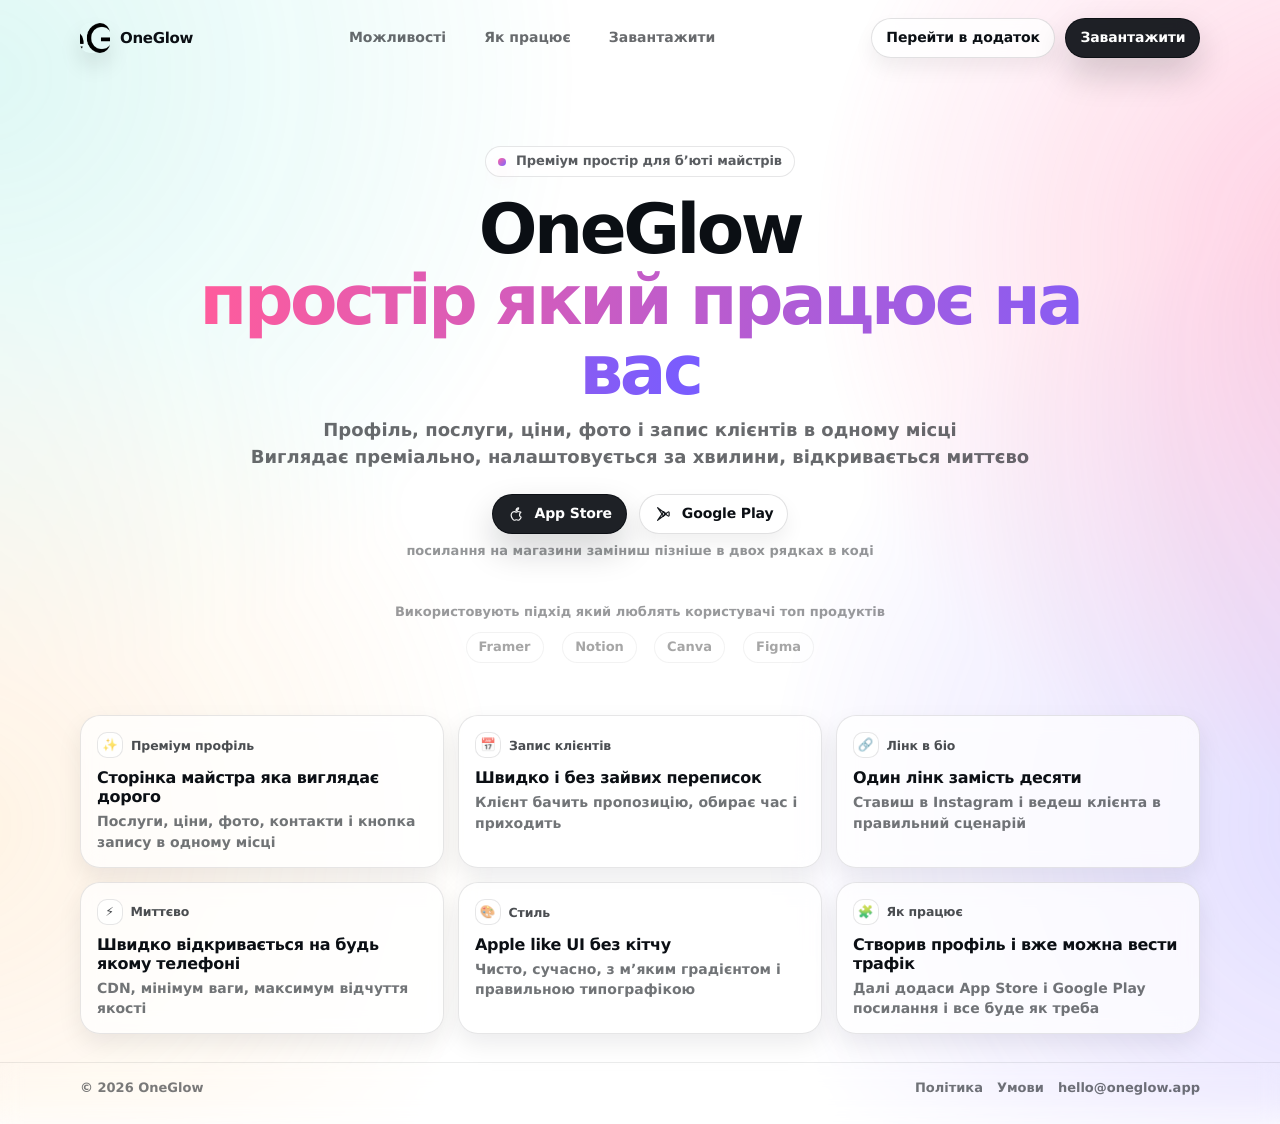
==== index.html @ c93de5e0 "Update index.html" ====
<!doctype html>
<html lang="uk">
<head>
  <meta charset="utf-8" />
  <meta name="viewport" content="width=device-width, initial-scale=1" />
  <title>OneGlow — простір який працює на вас</title>
  <meta name="description" content="OneGlow — преміум простір для бʼюті майстрів: профіль, послуги, ціни, фото і запис" />
  <meta name="theme-color" content="#ffffff" />

  <style>
    :root{
      --bg: #ffffff;
      --text: #0B0F14;
      --muted: rgba(11,15,20,.62);
      --muted2: rgba(11,15,20,.46);
      --line: rgba(11,15,20,.10);
      --line2: rgba(11,15,20,.08);

      --shadow1: 0 18px 40px rgba(11,15,20,.10);
      --shadow2: 0 10px 24px rgba(11,15,20,.08);

      --r1: 18px;
      --r2: 999px;

      --wrap: 1120px;

      /* OneGlow aura */
      --pink: rgba(255, 92, 156, .32);
      --purple: rgba(120, 92, 255, .24);
      --teal: rgba(45, 212, 191, .16);
      --amber: rgba(255, 190, 110, .20);
    }

    *{ box-sizing: border-box; }
    html, body{ height: 100%; }
    body{
      margin: 0;
      font-family: ui-sans-serif, system-ui, -apple-system, BlinkMacSystemFont, "Segoe UI", Roboto, Helvetica, Arial;
      color: var(--text);
      background: var(--bg);
      overflow-x: hidden;
      -webkit-font-smoothing: antialiased;
      -moz-osx-font-smoothing: grayscale;
      text-rendering: geometricPrecision;
    }

    a{ color: inherit; text-decoration: none; }
    button{ font-family: inherit; }

    /* Fullscreen Aura-like background */
    .bg{
      position: fixed;
      inset: -220px;
      pointer-events: none;
      z-index: -1;
      background:
        radial-gradient(900px 900px at 10% 78%, var(--amber), rgba(255,255,255,0) 62%),
        radial-gradient(920px 920px at 92% 35%, var(--pink), rgba(255,255,255,0) 60%),
        radial-gradient(980px 980px at 92% 78%, var(--purple), rgba(255,255,255,0) 62%),
        radial-gradient(980px 980px at 12% 22%, var(--teal), rgba(255,255,255,0) 62%);
      filter: blur(14px);
      opacity: .95;
    }

    /* Very subtle grain to avoid banding */
    .grain{
      position: fixed;
      inset: 0;
      pointer-events: none;
      z-index: -1;
      background:
        repeating-linear-gradient(0deg, rgba(0,0,0,.012), rgba(0,0,0,.012) 1px, rgba(255,255,255,0) 2px, rgba(255,255,255,0) 5px),
        repeating-linear-gradient(90deg, rgba(0,0,0,.010), rgba(0,0,0,.010) 1px, rgba(255,255,255,0) 2px, rgba(255,255,255,0) 6px);
      mix-blend-mode: soft-light;
      opacity: .35;
    }

    .wrap{
      width: min(var(--wrap), calc(100% - 44px));
      margin: 0 auto;
    }

    /* Header */
    .header{
      padding: 18px 0;
    }

    .top{
      display: flex;
      align-items: center;
      justify-content: space-between;
      gap: 14px;
    }

    .brand{
      display: inline-flex;
      align-items: center;
      gap: 10px;
      font-weight: 760;
      letter-spacing: -0.02em;
      user-select: none;
    }

    .brand img{
      width: 30px;
      height: 30px;
      border-radius: 10px;
      object-fit: cover;
      box-shadow: 0 12px 22px rgba(11,15,20,.10);
    }

    .brand .name{
      font-size: 15px;
    }

    .nav{
      display: flex;
      align-items: center;
      gap: 18px;
      color: rgba(11,15,20,.62);
      font-weight: 650;
      font-size: 14px;
    }

    .nav a{
      padding: 8px 10px;
      border-radius: var(--r2);
    }
    .nav a:hover{
      background: rgba(11,15,20,.05);
      color: rgba(11,15,20,.78);
    }

    .actions{
      display: flex;
      align-items: center;
      gap: 10px;
    }

    .btn{
      height: 40px;
      padding: 0 14px;
      display: inline-flex;
      align-items: center;
      justify-content: center;
      gap: 10px;
      border-radius: var(--r2);
      border: 1px solid rgba(11,15,20,.12);
      background: rgba(255,255,255,.78);
      box-shadow: 0 10px 20px rgba(11,15,20,.06);
      font-weight: 720;
      font-size: 14px;
      letter-spacing: -0.01em;
      transition: transform .14s ease, box-shadow .14s ease, border-color .14s ease;
      user-select: none;
      backdrop-filter: blur(10px);
    }
    .btn:hover{
      transform: translateY(-1px);
      box-shadow: 0 14px 26px rgba(11,15,20,.08);
      border-color: rgba(11,15,20,.16);
    }
    .btn.primary{
      background: rgba(11,15,20,.92);
      color: #fff;
      border-color: rgba(11,15,20,.92);
      box-shadow: 0 16px 34px rgba(11,15,20,.18);
    }
    .btn.primary:hover{
      box-shadow: 0 18px 40px rgba(11,15,20,.22);
    }

    .icon{
      width: 18px;
      height: 18px;
      opacity: .95;
    }

    /* Hero */
    .hero{
      padding: 70px 0 20px;
      text-align: center;
    }

    .pill{
      display: inline-flex;
      align-items: center;
      gap: 10px;
      padding: 7px 12px;
      border-radius: var(--r2);
      border: 1px solid rgba(11,15,20,.10);
      background: rgba(255,255,255,.70);
      color: rgba(11,15,20,.68);
      font-weight: 720;
      font-size: 13px;
      letter-spacing: -0.01em;
      backdrop-filter: blur(10px);
    }

    .dot{
      width: 8px;
      height: 8px;
      border-radius: var(--r2);
      background: linear-gradient(135deg, rgba(255,92,156,.95), rgba(120,92,255,.95));
      box-shadow: 0 10px 18px rgba(255,92,156,.18);
    }

    h1{
      margin: 18px auto 10px;
      max-width: 980px;
      font-size: clamp(44px, 5.4vw, 74px);
      line-height: 1.02;
      letter-spacing: -0.05em;
      font-weight: 820;
    }

    .accent{
      background: linear-gradient(90deg, rgba(255,92,156,1), rgba(120,92,255,1));
      -webkit-background-clip: text;
      background-clip: text;
      color: transparent;
    }

    .sub{
      margin: 0 auto;
      max-width: 780px;
      color: var(--muted);
      font-weight: 650;
      font-size: clamp(15px, 2.0vw, 18px);
      line-height: 1.55;
    }

    .cta{
      margin-top: 22px;
      display: flex;
      justify-content: center;
      gap: 12px;
      flex-wrap: wrap;
    }

    .micro{
      margin-top: 10px;
      color: rgba(11,15,20,.44);
      font-weight: 650;
      font-size: 13px;
    }

    /* Proof row */
    .proof{
      padding: 26px 0 34px;
      text-align: center;
      color: rgba(11,15,20,.42);
      font-weight: 700;
      font-size: 13px;
    }

    .logos{
      margin-top: 12px;
      display: flex;
      justify-content: center;
      gap: 18px;
      flex-wrap: wrap;
      opacity: .68;
      filter: grayscale(1);
    }

    .logoText{
      display: inline-flex;
      align-items: center;
      padding: 7px 12px;
      border-radius: var(--r2);
      border: 1px solid rgba(11,15,20,.08);
      background: rgba(255,255,255,.55);
      font-weight: 800;
      font-size: 13px;
      color: rgba(11,15,20,.55);
      backdrop-filter: blur(10px);
    }

    /* Features */
    .features{
      padding: 18px 0 28px;
    }

    .grid{
      display: grid;
      grid-template-columns: repeat(12, 1fr);
      gap: 14px;
    }

    .card{
      grid-column: span 4;
      border-radius: 20px;
      border: 1px solid rgba(11,15,20,.10);
      background: rgba(255,255,255,.72);
      box-shadow: var(--shadow2);
      padding: 16px 16px 14px;
      backdrop-filter: blur(10px);
    }

    .tag{
      display: inline-flex;
      align-items: center;
      gap: 8px;
      font-weight: 820;
      letter-spacing: -0.01em;
      color: rgba(11,15,20,.74);
      font-size: 12.5px;
    }

    .mini{
      width: 26px;
      height: 26px;
      border-radius: 10px;
      display: inline-flex;
      align-items: center;
      justify-content: center;
      border: 1px solid rgba(11,15,20,.10);
      background: rgba(255,255,255,.70);
    }

    .card h3{
      margin: 10px 0 6px;
      font-size: 16px;
      letter-spacing: -0.02em;
      font-weight: 800;
    }

    .card p{
      margin: 0;
      color: rgba(11,15,20,.58);
      font-weight: 650;
      line-height: 1.45;
      font-size: 14px;
    }

    /* Footer */
    .footer{
      padding: 18px 0 28px;
      border-top: 1px solid rgba(11,15,20,.08);
      color: rgba(11,15,20,.55);
      font-weight: 650;
      font-size: 13px;
      backdrop-filter: blur(10px);
    }

    .footerRow{
      display: flex;
      justify-content: space-between;
      align-items: center;
      gap: 12px;
      flex-wrap: wrap;
    }

    .footer a{ color: rgba(11,15,20,.58); }
    .footer a:hover{ color: rgba(11,15,20,.80); }

    /* Small screens */
    @media (max-width: 920px){
      .nav{ display: none; }
      .card{ grid-column: span 6; }
      .hero{ padding-top: 60px; }
    }

    @media (max-width: 560px){
      .wrap{ width: min(var(--wrap), calc(100% - 32px)); }
      .hero{ padding-top: 52px; }
      .card{ grid-column: span 12; }
      .footerRow{ justify-content: center; }
    }
  </style>
</head>

<body>
  <div class="bg" aria-hidden="true"></div>
  <div class="grain" aria-hidden="true"></div>

  <header class="header">
    <div class="wrap">
      <div class="top">
        <a class="brand" href="#top" aria-label="OneGlow">
          <img src="/OneGlow.png" alt="OneGlow" onerror="this.style.display='none'" />
          <span class="name">OneGlow</span>
        </a>

        <nav class="nav" aria-label="Навігація">
          <a href="#features">Можливості</a>
          <a href="#how">Як працює</a>
          <a href="#download">Завантажити</a>
        </nav>

        <div class="actions">
          <a class="btn" href="#download">Перейти в додаток</a>
          <a class="btn primary" href="#download">Завантажити</a>
        </div>
      </div>
    </div>
  </header>

  <main id="top">
    <section class="hero">
      <div class="wrap">
        <div class="pill">
          <span class="dot" aria-hidden="true"></span>
          <span>Преміум простір для бʼюті майстрів</span>
        </div>

        <h1>
          OneGlow
          <br />
          <span class="accent">простір який працює на вас</span>
        </h1>

        <p class="sub">
          Профіль, послуги, ціни, фото і запис клієнтів в одному місці
          <br />
          Виглядає преміально, налаштовується за хвилини, відкривається миттєво
        </p>

        <div class="cta" id="download">
          <!-- TODO: replace links later -->
          <a class="btn primary" href="https://example.com/appstore" data-store="appstore" aria-label="App Store">
            <svg class="icon" viewBox="0 0 24 24" fill="none" aria-hidden="true">
              <path d="M16.7 13.2c0-1.9 1-2.9 1.8-3.5-1-.9-2.5-1-3.1-1-1.3-.1-2.5.8-3.1.8-.6 0-1.6-.8-2.6-.8-1.3 0-2.6.8-3.3 2-1.4 2.3-.4 5.8 1 7.7.7.9 1.5 1.9 2.6 1.9 1 0 1.4-.6 2.6-.6s1.6.6 2.6.6c1.1 0 1.8-1 2.5-1.9.8-1.1 1.1-2.1 1.1-2.2-.1 0-2.1-.8-2.1-3z" stroke="currentColor" stroke-width="1.6" stroke-linecap="round" stroke-linejoin="round"/>
              <path d="M14.6 6.3c.6-.7 1-1.6.9-2.6-.9.1-1.9.6-2.5 1.3-.6.7-1.1 1.6-.9 2.6 1 0 1.9-.6 2.5-1.3z" stroke="currentColor" stroke-width="1.6" stroke-linecap="round" stroke-linejoin="round"/>
            </svg>
            App Store
          </a>

          <a class="btn" href="https://example.com/googleplay" data-store="googleplay" aria-label="Google Play">
            <svg class="icon" viewBox="0 0 24 24" fill="none" aria-hidden="true">
              <path d="M4.8 3.6l10.8 8.1-3.1 3-7.7-11.1z" stroke="currentColor" stroke-width="1.6" stroke-linejoin="round"/>
              <path d="M4.8 20.4l7.7-11.1 3.1 3L4.8 20.4z" stroke="currentColor" stroke-width="1.6" stroke-linejoin="round"/>
              <path d="M15.6 11.7l3-2.2c.9-.6 1.6-.2 1.6.9v3.2c0 1.1-.7 1.5-1.6.9l-3-2.2z" stroke="currentColor" stroke-width="1.6" stroke-linejoin="round"/>
              <path d="M12.5 14.7l3.1-3-3.1-3" stroke="currentColor" stroke-width="1.6" stroke-linecap="round" stroke-linejoin="round"/>
            </svg>
            Google Play
          </a>
        </div>

        <div class="micro">
          посилання на магазини заміниш пізніше в двох рядках в коді
        </div>
      </div>
    </section>

    <section class="proof" aria-label="Соціальний доказ">
      <div class="wrap">
        Використовують підхід який люблять користувачі топ продуктів
        <div class="logos" aria-hidden="true">
          <span class="logoText">Framer</span>
          <span class="logoText">Notion</span>
          <span class="logoText">Canva</span>
          <span class="logoText">Figma</span>
        </div>
      </div>
    </section>

    <section id="features" class="features" aria-label="Можливості">
      <div class="wrap">
        <div class="grid">
          <article class="card">
            <div class="tag"><span class="mini">✨</span>Преміум профіль</div>
            <h3>Сторінка майстра яка виглядає дорого</h3>
            <p>Послуги, ціни, фото, контакти і кнопка запису в одному місці</p>
          </article>

          <article class="card">
            <div class="tag"><span class="mini">📅</span>Запис клієнтів</div>
            <h3>Швидко і без зайвих переписок</h3>
            <p>Клієнт бачить пропозицію, обирає час і приходить</p>
          </article>

          <article class="card">
            <div class="tag"><span class="mini">🔗</span>Лінк в біо</div>
            <h3>Один лінк замість десяти</h3>
            <p>Ставиш в Instagram і ведеш клієнта в правильний сценарій</p>
          </article>

          <article class="card">
            <div class="tag"><span class="mini">⚡️</span>Миттєво</div>
            <h3>Швидко відкривається на будь якому телефоні</h3>
            <p>CDN, мінімум ваги, максимум відчуття якості</p>
          </article>

          <article class="card">
            <div class="tag"><span class="mini">🎨</span>Стиль</div>
            <h3>Apple like UI без кітчу</h3>
            <p>Чисто, сучасно, з мʼяким градієнтом і правильною типографікою</p>
          </article>

          <article class="card" id="how">
            <div class="tag"><span class="mini">🧩</span>Як працює</div>
            <h3>Створив профіль і вже можна вести трафік</h3>
            <p>Далі додаси App Store і Google Play посилання і все буде як треба</p>
          </article>
        </div>
      </div>
    </section>

    <footer class="footer">
      <div class="wrap">
        <div class="footerRow">
          <div>© <span id="y"></span> OneGlow</div>
          <div style="display:flex; gap:14px; flex-wrap:wrap; justify-content:center;">
            <a href="/privacy.html">Політика</a>
            <a href="/terms.html">Умови</a>
            <a href="mailto:hello@oneglow.app">hello@oneglow.app</a>
          </div>
        </div>
      </div>
    </footer>
  </main>

  <script>
    document.getElementById("y").textContent = new Date().getFullYear()

    const placeholders = ["https://example.com/appstore", "https://example.com/googleplay"]
    document.querySelectorAll("a[data-store]").forEach(a => {
      if (placeholders.includes(a.href)) {
        a.addEventListener("click", (e) => {
          e.preventDefault()
          alert("Тут буде посилання на магазин, заміниш пізніше в index.html")
        })
      }
    })
  </script>
</body>
</html>
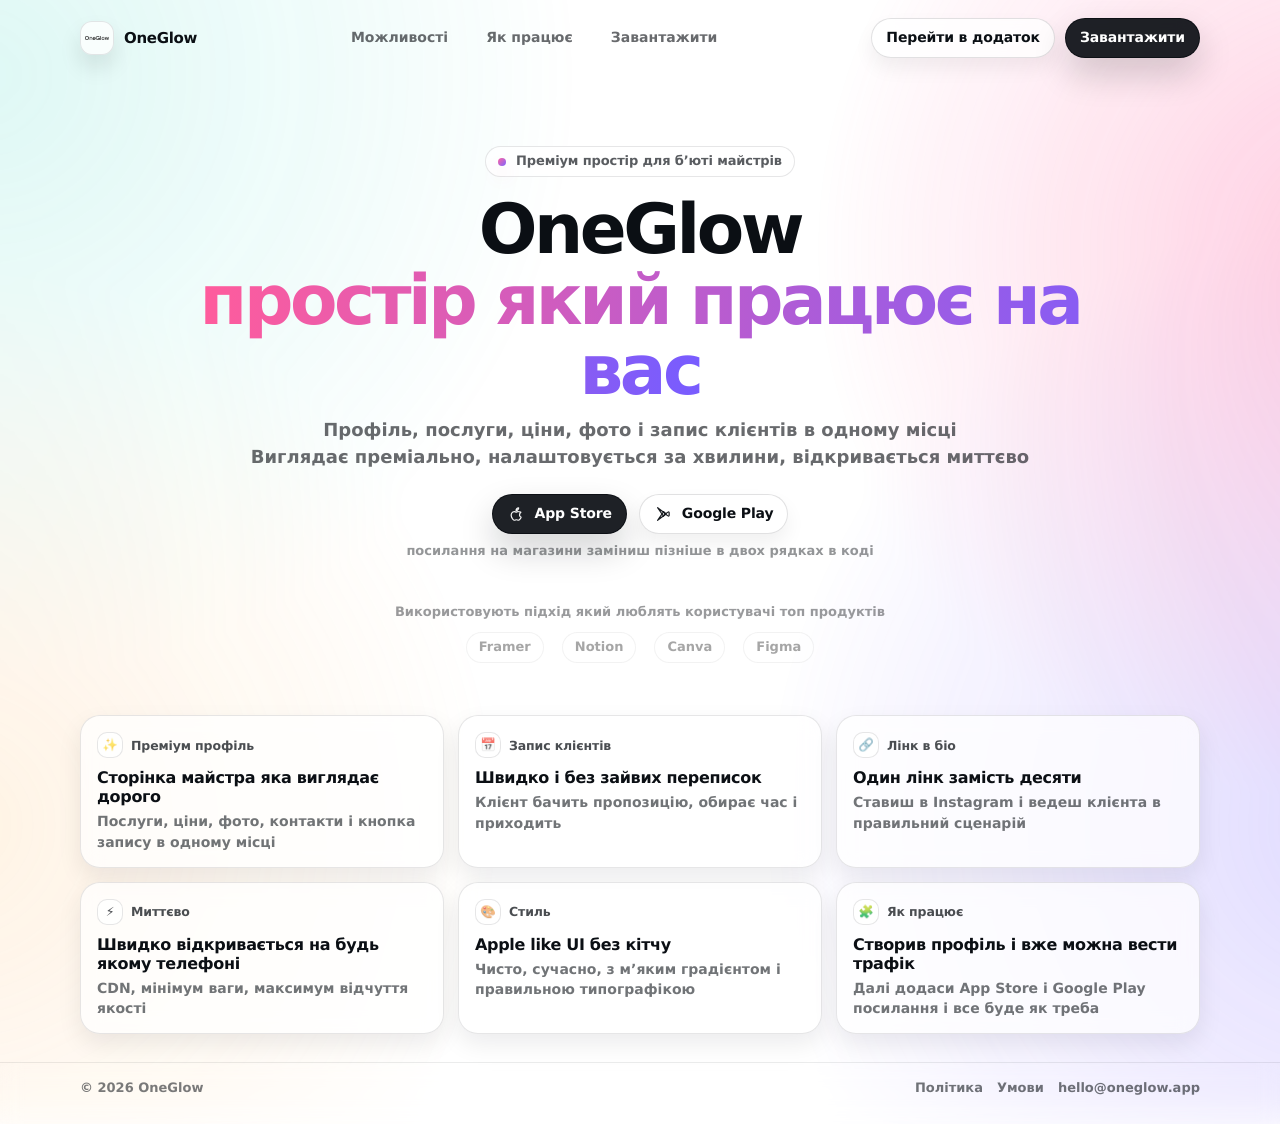
==== commit da7d4221: "Update index.html" ====
--- a/index.html
+++ b/index.html
@@ -102,12 +102,19 @@
     }
 
     .brand img{
-      width: 30px;
-      height: 30px;
-      border-radius: 10px;
-      object-fit: cover;
-      box-shadow: 0 12px 22px rgba(11,15,20,.10);
-    }
+  width: 34px;
+  height: 34px;
+  border-radius: 12px;
+
+  object-fit: contain;
+  object-position: center;
+
+  padding: 4px;
+  background: rgba(255,255,255,.78);
+  border: 1px solid rgba(11,15,20,.10);
+
+  box-shadow: 0 12px 22px rgba(11,15,20,.10);
+}
 
     .brand .name{
       font-size: 15px;
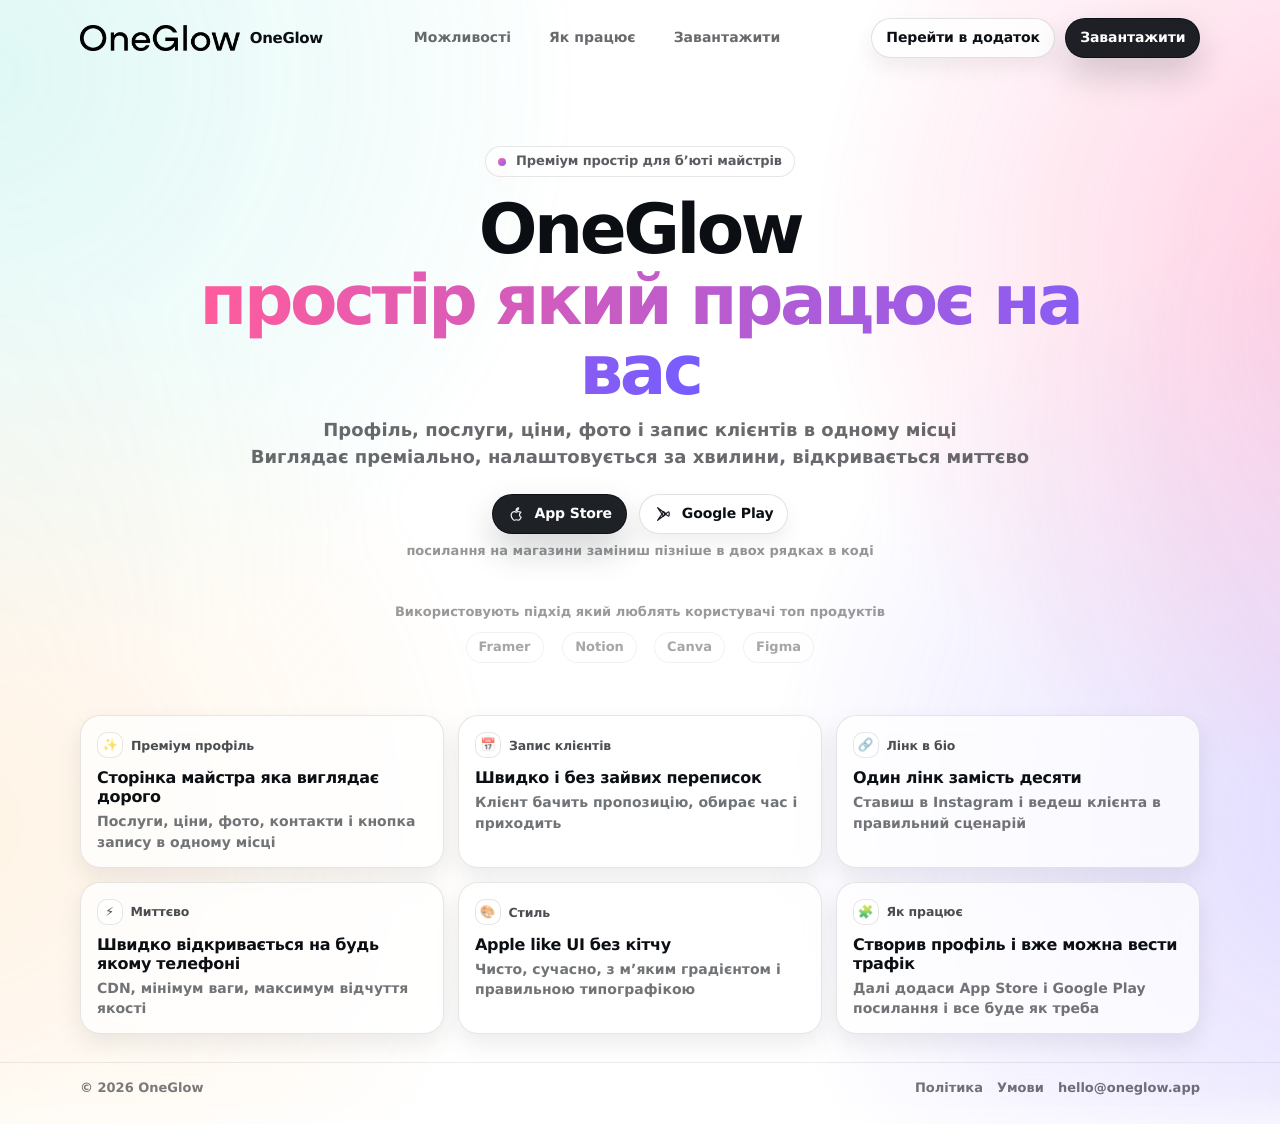
==== commit d6eb4b5e: "Update index.html" ====
--- a/index.html
+++ b/index.html
@@ -102,18 +102,11 @@
     }
 
     .brand img{
-  width: 34px;
-  height: 34px;
-  border-radius: 12px;
-
+  height: 26px;
+  width: auto;
+  border-radius: 0;
   object-fit: contain;
-  object-position: center;
-
-  padding: 4px;
-  background: rgba(255,255,255,.78);
-  border: 1px solid rgba(11,15,20,.10);
-
-  box-shadow: 0 12px 22px rgba(11,15,20,.10);
+  box-shadow: none;
 }
 
     .brand .name{
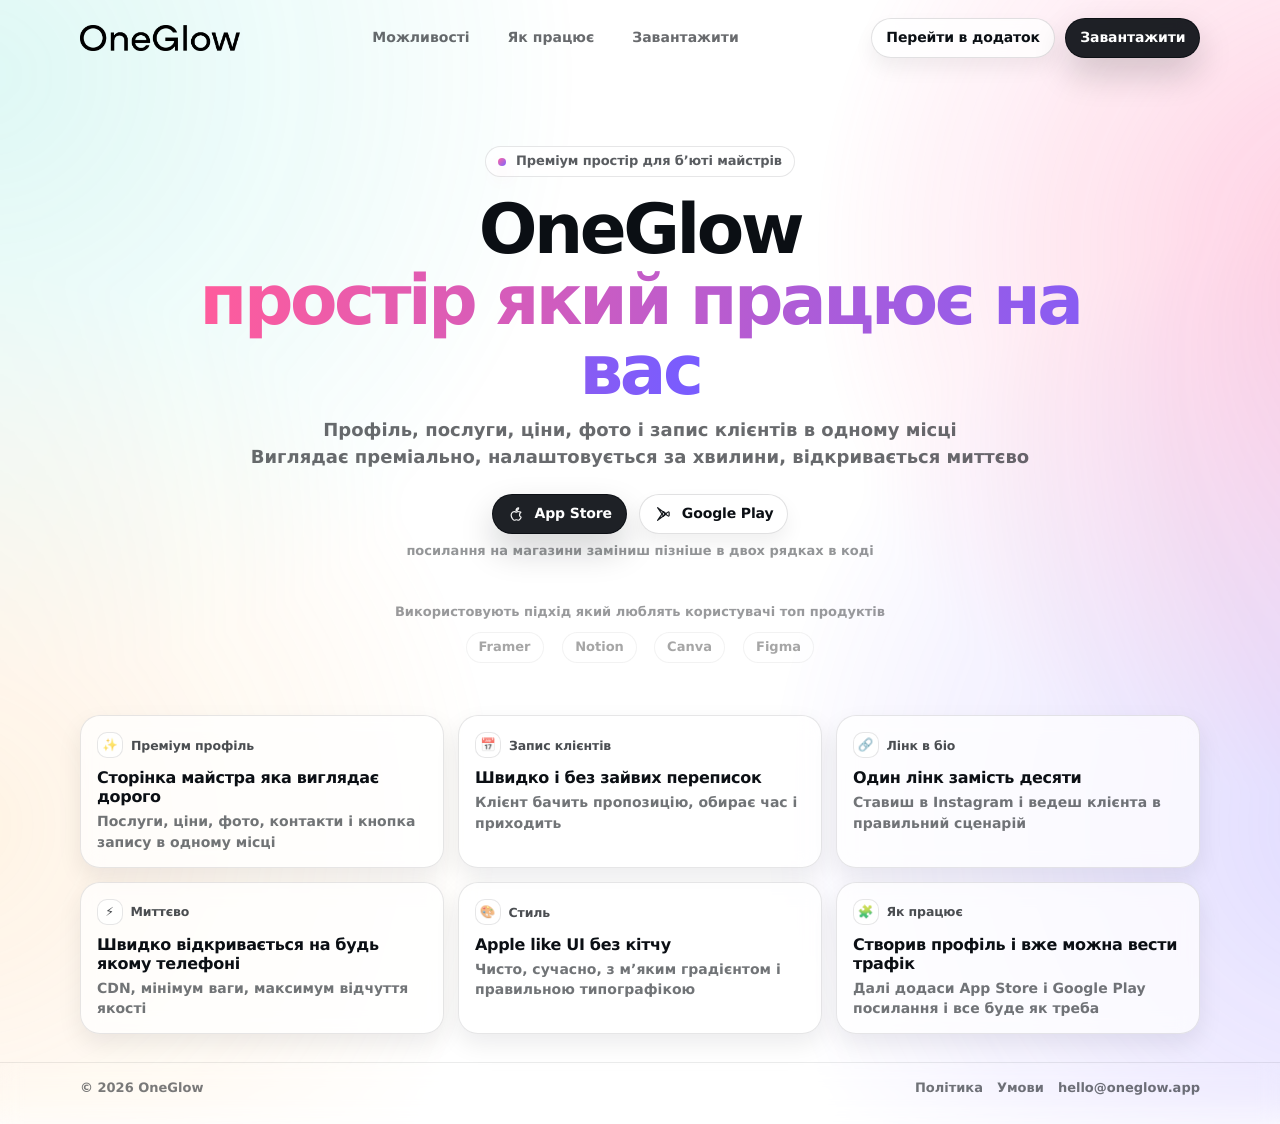
==== commit 3a8d6fcb: "Update index.html" ====
--- a/index.html
+++ b/index.html
@@ -379,9 +379,9 @@
     <div class="wrap">
       <div class="top">
         <a class="brand" href="#top" aria-label="OneGlow">
-          <img src="/OneGlow.png" alt="OneGlow" onerror="this.style.display='none'" />
-          <span class="name">OneGlow</span>
-        </a>
+  <img src="/OneGlow.png" alt="OneGlow" />
+</a>
+
 
         <nav class="nav" aria-label="Навігація">
           <a href="#features">Можливості</a>
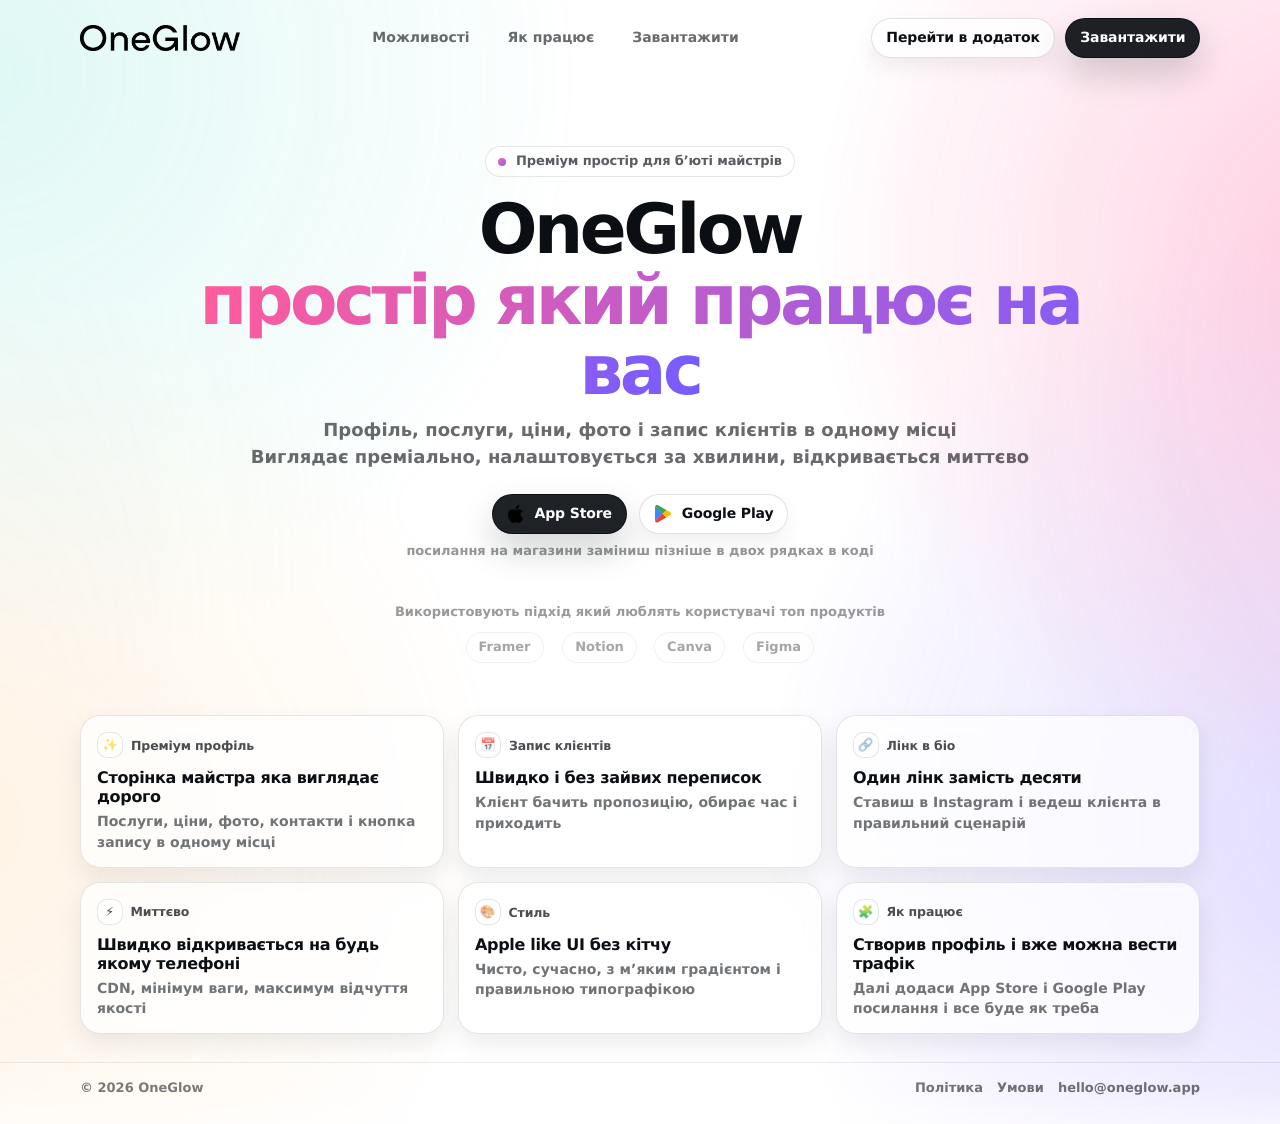
==== commit f77ffe41: "Update index.html" ====
--- a/index.html
+++ b/index.html
@@ -176,6 +176,19 @@
       opacity: .95;
     }
 
+    .storeIcon{
+  width: 18px;
+  height: 18px;
+  display: block;
+  flex: 0 0 18px;
+}
+
+/* якщо Apple.svg чорний, а кнопка темна -> зробимо білим */
+.btn.primary .storeIcon{
+  filter: invert(1);
+  opacity: .98;
+}
+
     /* Hero */
     .hero{
       padding: 70px 0 20px;
@@ -420,22 +433,15 @@
         <div class="cta" id="download">
           <!-- TODO: replace links later -->
           <a class="btn primary" href="https://example.com/appstore" data-store="appstore" aria-label="App Store">
-            <svg class="icon" viewBox="0 0 24 24" fill="none" aria-hidden="true">
-              <path d="M16.7 13.2c0-1.9 1-2.9 1.8-3.5-1-.9-2.5-1-3.1-1-1.3-.1-2.5.8-3.1.8-.6 0-1.6-.8-2.6-.8-1.3 0-2.6.8-3.3 2-1.4 2.3-.4 5.8 1 7.7.7.9 1.5 1.9 2.6 1.9 1 0 1.4-.6 2.6-.6s1.6.6 2.6.6c1.1 0 1.8-1 2.5-1.9.8-1.1 1.1-2.1 1.1-2.2-.1 0-2.1-.8-2.1-3z" stroke="currentColor" stroke-width="1.6" stroke-linecap="round" stroke-linejoin="round"/>
-              <path d="M14.6 6.3c.6-.7 1-1.6.9-2.6-.9.1-1.9.6-2.5 1.3-.6.7-1.1 1.6-.9 2.6 1 0 1.9-.6 2.5-1.3z" stroke="currentColor" stroke-width="1.6" stroke-linecap="round" stroke-linejoin="round"/>
-            </svg>
-            App Store
-          </a>
-
-          <a class="btn" href="https://example.com/googleplay" data-store="googleplay" aria-label="Google Play">
-            <svg class="icon" viewBox="0 0 24 24" fill="none" aria-hidden="true">
-              <path d="M4.8 3.6l10.8 8.1-3.1 3-7.7-11.1z" stroke="currentColor" stroke-width="1.6" stroke-linejoin="round"/>
-              <path d="M4.8 20.4l7.7-11.1 3.1 3L4.8 20.4z" stroke="currentColor" stroke-width="1.6" stroke-linejoin="round"/>
-              <path d="M15.6 11.7l3-2.2c.9-.6 1.6-.2 1.6.9v3.2c0 1.1-.7 1.5-1.6.9l-3-2.2z" stroke="currentColor" stroke-width="1.6" stroke-linejoin="round"/>
-              <path d="M12.5 14.7l3.1-3-3.1-3" stroke="currentColor" stroke-width="1.6" stroke-linecap="round" stroke-linejoin="round"/>
-            </svg>
-            Google Play
-          </a>
+  <img class="storeIcon" src="/Apple.svg" alt="" aria-hidden="true" />
+  App Store
+</a>
+
+<a class="btn" href="https://example.com/googleplay" data-store="googleplay" aria-label="Google Play">
+  <img class="storeIcon" src="/Google%20Play.svg" alt="" aria-hidden="true" />
+  Google Play
+</a>
+
         </div>
 
         <div class="micro">
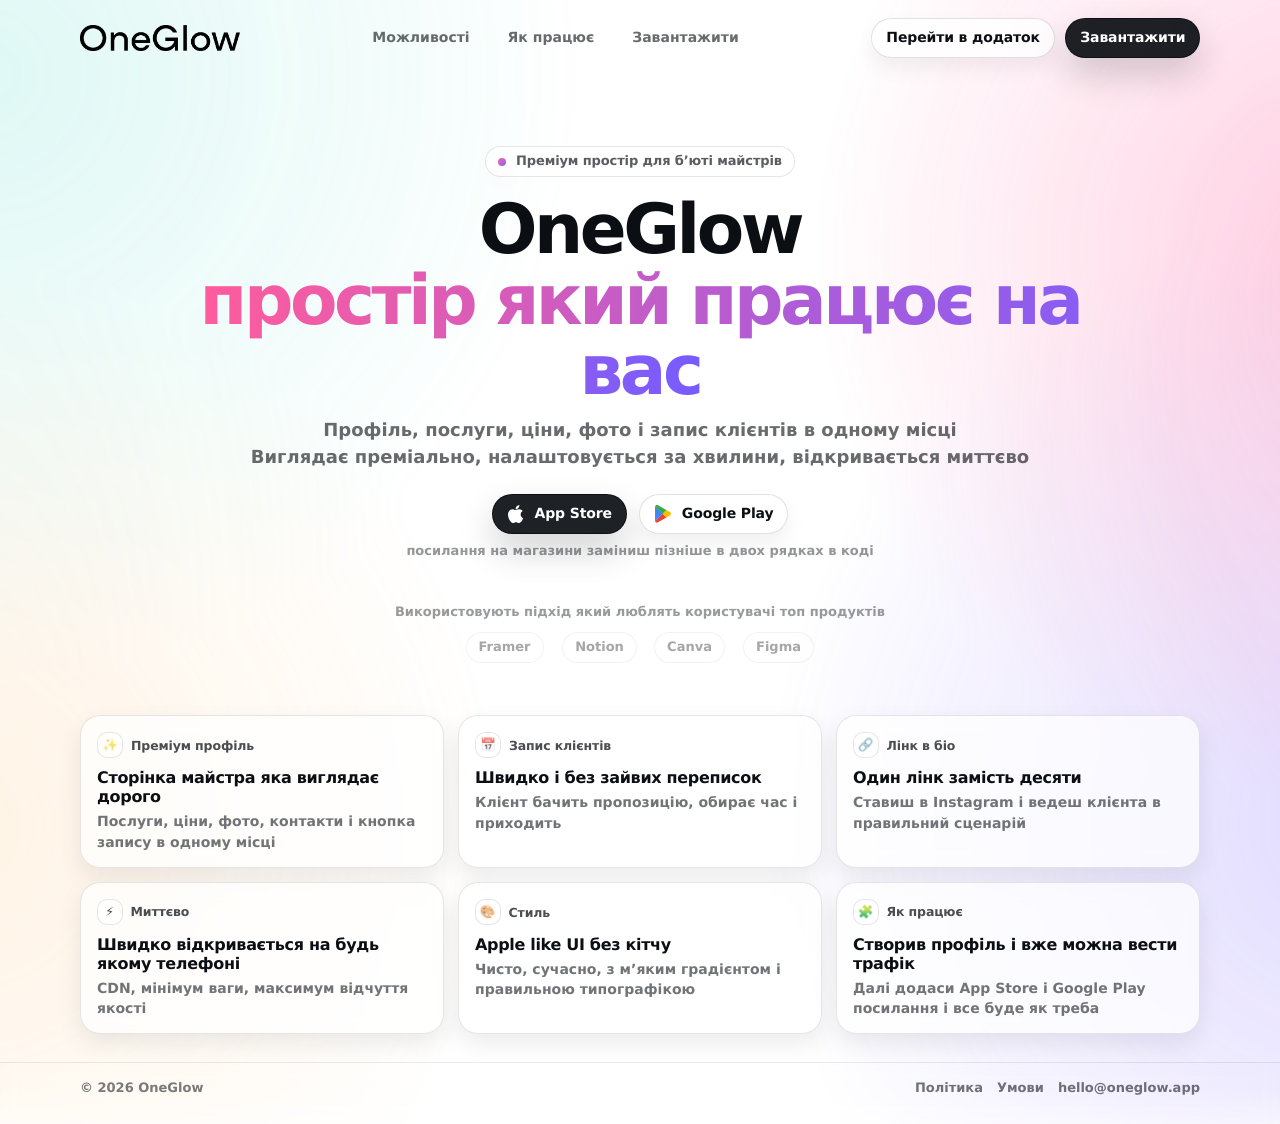
==== commit 76ac6c1f: "Update index.html" ====
--- a/index.html
+++ b/index.html
@@ -176,17 +176,16 @@
       opacity: .95;
     }
 
-    .storeIcon{
+    /* Store icons (SVG files) */
+.storeIcon{
   width: 18px;
   height: 18px;
   display: block;
-  flex: 0 0 18px;
 }
 
-/* якщо Apple.svg чорний, а кнопка темна -> зробимо білим */
-.btn.primary .storeIcon{
-  filter: invert(1);
-  opacity: .98;
+/* If SVG is monochrome black, make it white on dark button */
+.btn.primary .storeIcon.mono{
+  filter: brightness(0) invert(1);
 }
 
     /* Hero */
@@ -431,18 +430,18 @@
         </p>
 
         <div class="cta" id="download">
-          <!-- TODO: replace links later -->
-          <a class="btn primary" href="https://example.com/appstore" data-store="appstore" aria-label="App Store">
-  <img class="storeIcon" src="/Apple.svg" alt="" aria-hidden="true" />
-  App Store
-</a>
-
-<a class="btn" href="https://example.com/googleplay" data-store="googleplay" aria-label="Google Play">
-  <img class="storeIcon" src="/Google%20Play.svg" alt="" aria-hidden="true" />
-  Google Play
-</a>
-
-        </div>
+  <!-- TODO: replace links later -->
+  <a class="btn primary" href="https://example.com/appstore" data-store="appstore" aria-label="App Store">
+    <img class="storeIcon mono" src="/Apple.svg" alt="" aria-hidden="true" />
+    App Store
+  </a>
+
+  <a class="btn" href="https://example.com/googleplay" data-store="googleplay" aria-label="Google Play">
+    <img class="storeIcon" src="/Google%20Play.svg" alt="" aria-hidden="true" />
+    Google Play
+  </a>
+</div>
+
 
         <div class="micro">
           посилання на магазини заміниш пізніше в двох рядках в коді
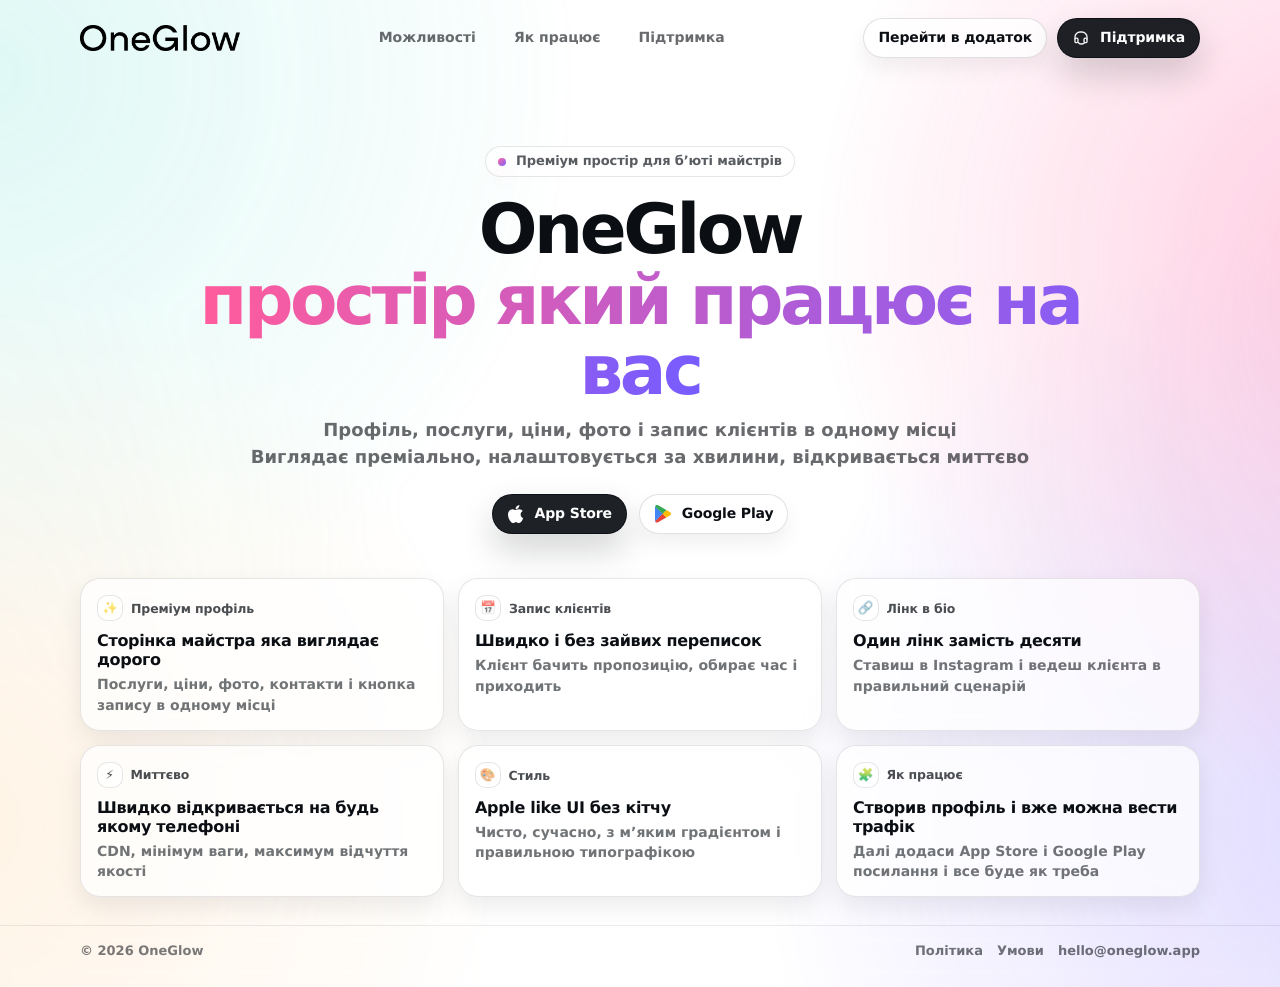
==== commit c5b46668: "Update index.html" ====
--- a/index.html
+++ b/index.html
@@ -95,22 +95,16 @@
     .brand{
       display: inline-flex;
       align-items: center;
-      gap: 10px;
-      font-weight: 760;
-      letter-spacing: -0.02em;
       user-select: none;
     }
 
     .brand img{
-  height: 26px;
-  width: auto;
-  border-radius: 0;
-  object-fit: contain;
-  box-shadow: none;
-}
-
-    .brand .name{
-      font-size: 15px;
+      height: 26px;
+      width: auto;
+      border-radius: 0;
+      object-fit: contain;
+      box-shadow: none;
+      display: block;
     }
 
     .nav{
@@ -125,6 +119,7 @@
     .nav a{
       padding: 8px 10px;
       border-radius: var(--r2);
+      white-space: nowrap;
     }
     .nav a:hover{
       background: rgba(11,15,20,.05);
@@ -154,6 +149,7 @@
       transition: transform .14s ease, box-shadow .14s ease, border-color .14s ease;
       user-select: none;
       backdrop-filter: blur(10px);
+      white-space: nowrap;
     }
     .btn:hover{
       transform: translateY(-1px);
@@ -174,23 +170,25 @@
       width: 18px;
       height: 18px;
       opacity: .95;
+      flex: 0 0 auto;
     }
 
     /* Store icons (SVG files) */
-.storeIcon{
-  width: 18px;
-  height: 18px;
-  display: block;
-}
-
-/* If SVG is monochrome black, make it white on dark button */
-.btn.primary .storeIcon.mono{
-  filter: brightness(0) invert(1);
-}
+    .storeIcon{
+      width: 18px;
+      height: 18px;
+      display: block;
+      flex: 0 0 auto;
+    }
+
+    /* If SVG is monochrome black, make it white on dark button */
+    .btn.primary .storeIcon.mono{
+      filter: brightness(0) invert(1);
+    }
 
     /* Hero */
     .hero{
-      padding: 70px 0 20px;
+      padding: 70px 0 26px;
       text-align: center;
     }
 
@@ -215,6 +213,7 @@
       border-radius: var(--r2);
       background: linear-gradient(135deg, rgba(255,92,156,.95), rgba(120,92,255,.95));
       box-shadow: 0 10px 18px rgba(255,92,156,.18);
+      flex: 0 0 auto;
     }
 
     h1{
@@ -248,45 +247,6 @@
       justify-content: center;
       gap: 12px;
       flex-wrap: wrap;
-    }
-
-    .micro{
-      margin-top: 10px;
-      color: rgba(11,15,20,.44);
-      font-weight: 650;
-      font-size: 13px;
-    }
-
-    /* Proof row */
-    .proof{
-      padding: 26px 0 34px;
-      text-align: center;
-      color: rgba(11,15,20,.42);
-      font-weight: 700;
-      font-size: 13px;
-    }
-
-    .logos{
-      margin-top: 12px;
-      display: flex;
-      justify-content: center;
-      gap: 18px;
-      flex-wrap: wrap;
-      opacity: .68;
-      filter: grayscale(1);
-    }
-
-    .logoText{
-      display: inline-flex;
-      align-items: center;
-      padding: 7px 12px;
-      border-radius: var(--r2);
-      border: 1px solid rgba(11,15,20,.08);
-      background: rgba(255,255,255,.55);
-      font-weight: 800;
-      font-size: 13px;
-      color: rgba(11,15,20,.55);
-      backdrop-filter: blur(10px);
     }
 
     /* Features */
@@ -329,6 +289,7 @@
       justify-content: center;
       border: 1px solid rgba(11,15,20,.10);
       background: rgba(255,255,255,.70);
+      flex: 0 0 auto;
     }
 
     .card h3{
@@ -375,8 +336,31 @@
     }
 
     @media (max-width: 560px){
-      .wrap{ width: min(var(--wrap), calc(100% - 32px)); }
+      .wrap{ width: min(var(--wrap), calc(100% - 28px)); }
+
+      .header{ padding: 14px 0; }
+      .top{ gap: 10px; }
+
+      /* MOBILE: hide "Перейти в додаток" */
+      .actions .goApp{ display: none; }
+
+      /* keep header compact */
+      .btn{
+        height: 38px;
+        padding: 0 12px;
+        font-size: 13px;
+        gap: 8px;
+      }
+
+      /* hero spacing */
       .hero{ padding-top: 52px; }
+
+      /* store buttons a bit taller for tap */
+      .cta .btn{
+        height: 44px;
+        padding: 0 16px;
+      }
+
       .card{ grid-column: span 12; }
       .footerRow{ justify-content: center; }
     }
@@ -391,19 +375,27 @@
     <div class="wrap">
       <div class="top">
         <a class="brand" href="#top" aria-label="OneGlow">
-  <img src="/OneGlow.png" alt="OneGlow" />
-</a>
-
+          <img src="/OneGlow.png" alt="OneGlow" />
+        </a>
 
         <nav class="nav" aria-label="Навігація">
           <a href="#features">Можливості</a>
           <a href="#how">Як працює</a>
-          <a href="#download">Завантажити</a>
+          <a href="#support">Підтримка</a>
         </nav>
 
         <div class="actions">
-          <a class="btn" href="#download">Перейти в додаток</a>
-          <a class="btn primary" href="#download">Завантажити</a>
+          <a class="btn goApp" href="#download">Перейти в додаток</a>
+
+          <a class="btn primary" href="mailto:hello@oneglow.app" aria-label="Підтримка">
+            <svg class="icon" viewBox="0 0 24 24" fill="none" aria-hidden="true">
+              <path d="M4 13.2v-2.4C4 7.1 7.1 4 10.8 4h2.4C16.9 4 20 7.1 20 10.8v2.4" stroke="currentColor" stroke-width="1.8" stroke-linecap="round"/>
+              <path d="M6.2 18.2h-.6c-1 0-1.6-.7-1.6-1.6v-2.8c0-.9.7-1.6 1.6-1.6h.6c1 0 1.8.8 1.8 1.8v2.4c0 1-.8 1.8-1.8 1.8Z" stroke="currentColor" stroke-width="1.8" stroke-linejoin="round"/>
+              <path d="M18.4 18.2h-.6c-1 0-1.8-.8-1.8-1.8v-2.4c0-1 .8-1.8 1.8-1.8h.6c.9 0 1.6.7 1.6 1.6v2.8c0 .9-.7 1.6-1.6 1.6Z" stroke="currentColor" stroke-width="1.8" stroke-linejoin="round"/>
+              <path d="M8.5 18.2c.6 1.1 1.8 1.8 3.5 1.8h1.2c1.7 0 2.9-.7 3.5-1.8" stroke="currentColor" stroke-width="1.8" stroke-linecap="round"/>
+            </svg>
+            Підтримка
+          </a>
         </div>
       </div>
     </div>
@@ -430,33 +422,16 @@
         </p>
 
         <div class="cta" id="download">
-  <!-- TODO: replace links later -->
-  <a class="btn primary" href="https://example.com/appstore" data-store="appstore" aria-label="App Store">
-    <img class="storeIcon mono" src="/Apple.svg" alt="" aria-hidden="true" />
-    App Store
-  </a>
-
-  <a class="btn" href="https://example.com/googleplay" data-store="googleplay" aria-label="Google Play">
-    <img class="storeIcon" src="/Google%20Play.svg" alt="" aria-hidden="true" />
-    Google Play
-  </a>
-</div>
-
-
-        <div class="micro">
-          посилання на магазини заміниш пізніше в двох рядках в коді
-        </div>
-      </div>
-    </section>
-
-    <section class="proof" aria-label="Соціальний доказ">
-      <div class="wrap">
-        Використовують підхід який люблять користувачі топ продуктів
-        <div class="logos" aria-hidden="true">
-          <span class="logoText">Framer</span>
-          <span class="logoText">Notion</span>
-          <span class="logoText">Canva</span>
-          <span class="logoText">Figma</span>
+          <!-- TODO: replace links later -->
+          <a class="btn primary" href="https://example.com/appstore" data-store="appstore" aria-label="App Store">
+            <img class="storeIcon mono" src="/Apple.svg" alt="" aria-hidden="true" />
+            App Store
+          </a>
+
+          <a class="btn" href="https://example.com/googleplay" data-store="googleplay" aria-label="Google Play">
+            <img class="storeIcon" src="/Google%20Play.svg" alt="" aria-hidden="true" />
+            Google Play
+          </a>
         </div>
       </div>
     </section>
@@ -503,7 +478,7 @@
       </div>
     </section>
 
-    <footer class="footer">
+    <footer class="footer" id="support">
       <div class="wrap">
         <div class="footerRow">
           <div>© <span id="y"></span> OneGlow</div>
@@ -532,3 +507,4 @@
   </script>
 </body>
 </html>
+
